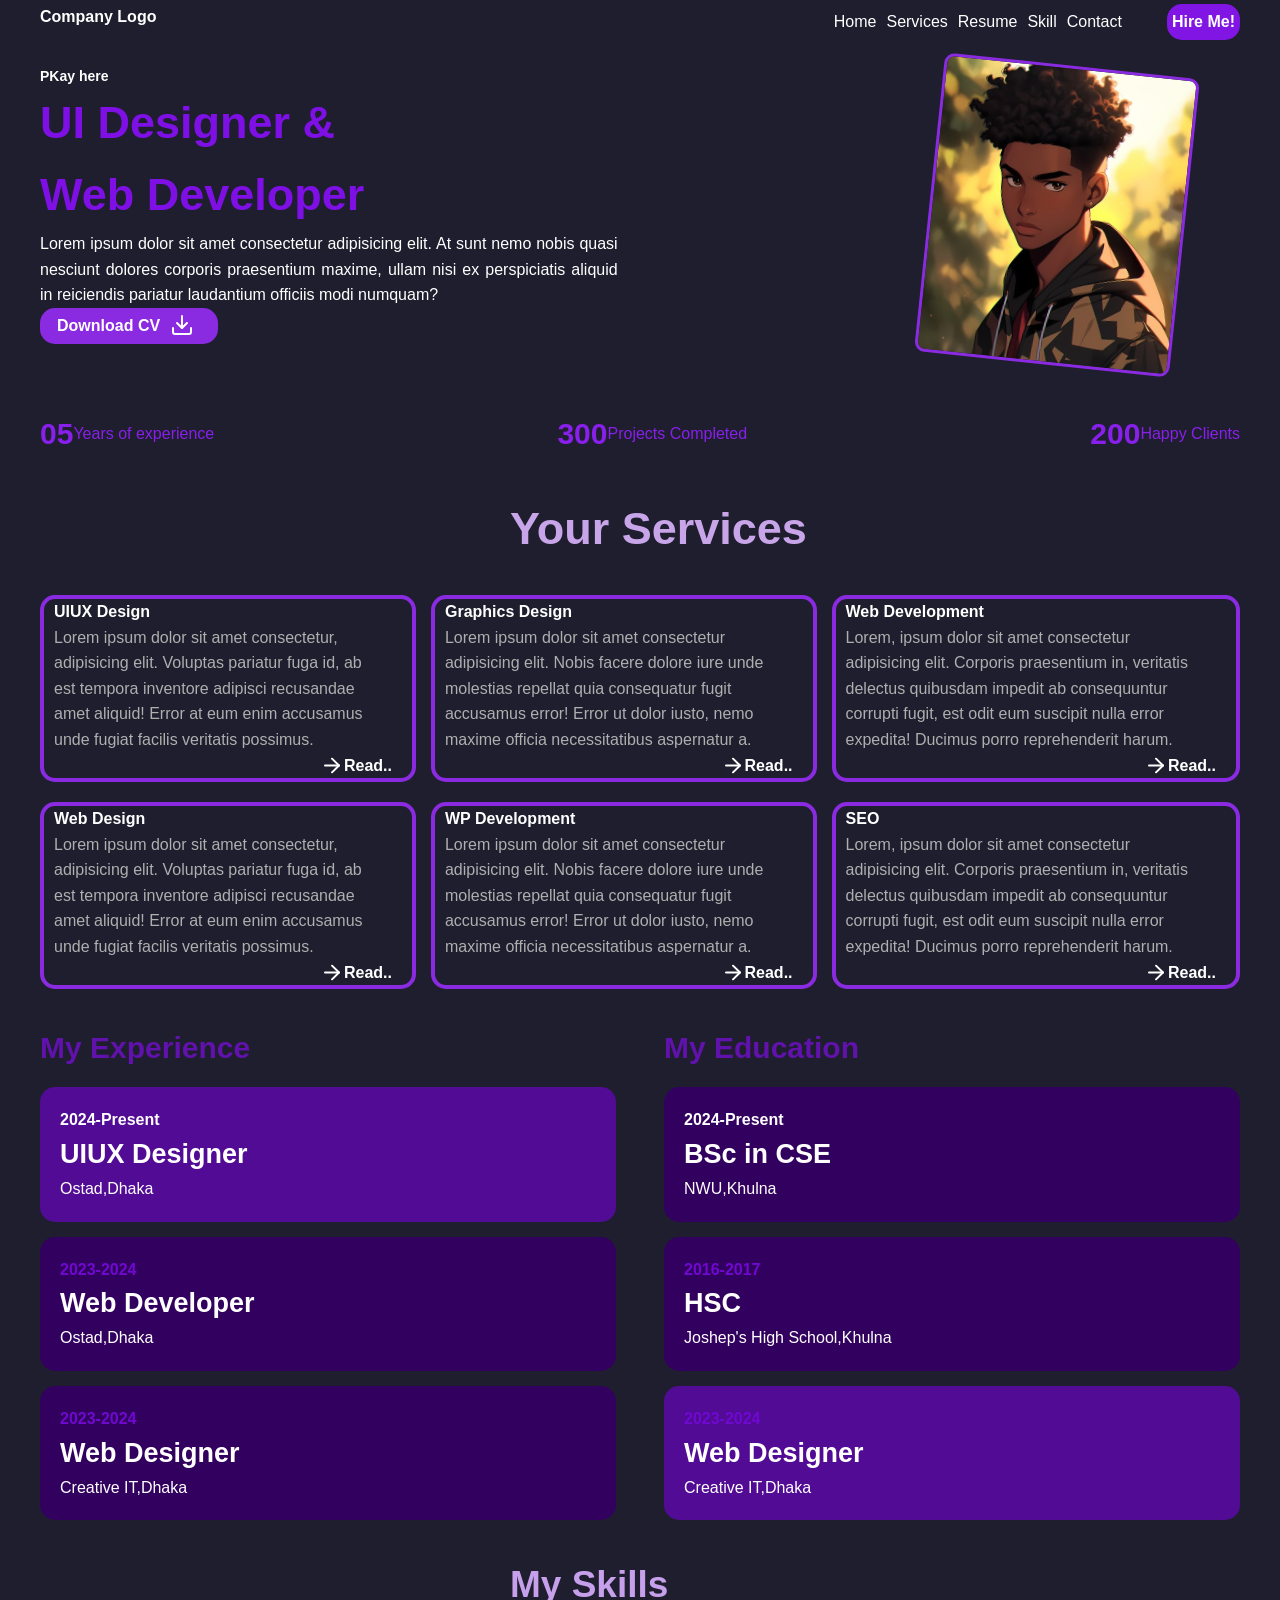
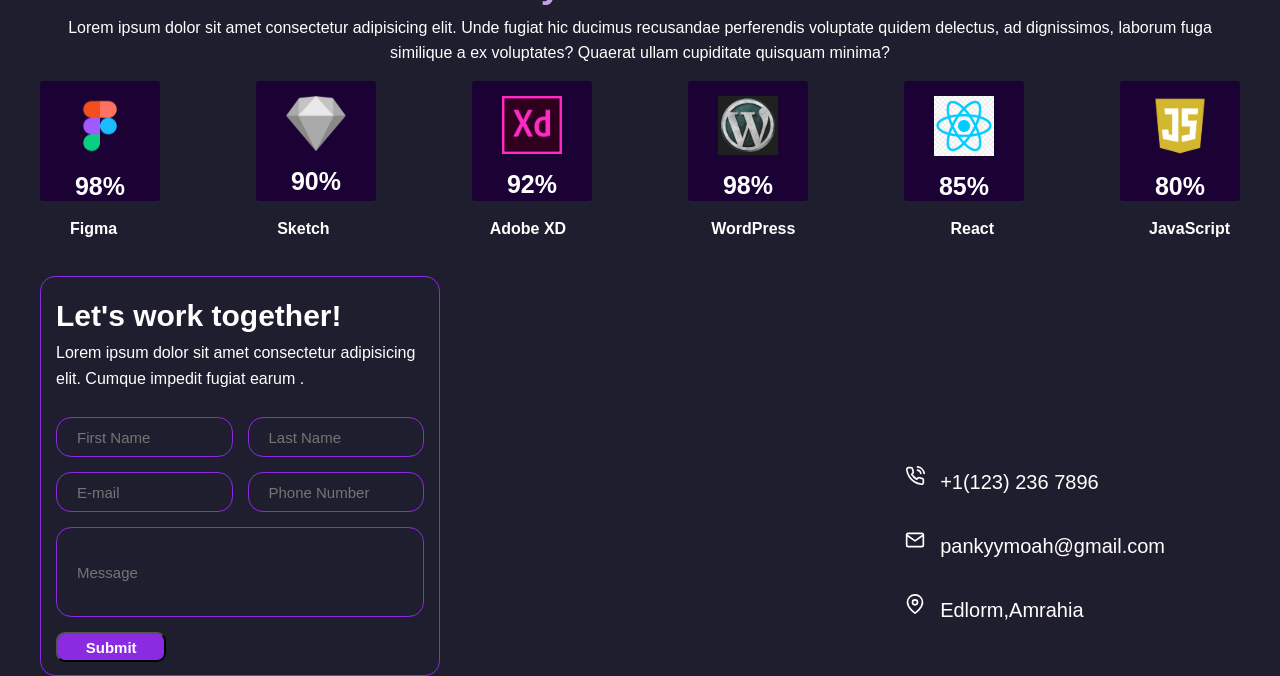
==== index.html @ 3154194c "Renamed the html file" ====
<!DOCTYPE html>
<html lang="en">
<head>
    <meta charset="UTF-8">
    <meta name="viewport" content="width=device-width, initial-scale=1.0">
    <title>Portfolio</title>
    <link rel="stylesheet" href="css/index.css">

</head>
<body>
    <section class="container">
        <section class="top-fifth">
            <div class="header">
                <p class="h-left">Company Logo</p>
                <div class="h-right">
                    <ul>
                        <li>Home</li>
                        <li>Services</li>
                        <li>Resume</li>
                        <li>Skill</li>
                        <li>Contact</li>
                        <li class="hire-me">Hire Me!</li>
                    </ul>
                </div>
                               
            </div>
            <div class="top-body">
                <div class="top-body-profile">
                    <div class="intro">
                        <P class="intro-name">PKay here</P>
                        <p class="job-title">UI Designer & Web Developer</p>
                        <p class="job-description">Lorem ipsum dolor sit amet consectetur adipisicing elit. At sunt nemo nobis quasi nesciunt dolores corporis praesentium maxime, ullam nisi ex perspiciatis aliquid in reiciendis pariatur laudantium officiis modi numquam?</p>
                        <div class="download">
                            <p class="download-text">Download CV</p>
                            <img src="images/download white.svg" alt="#" class="download-logo">
                        </div><br><br>
                    </div>
                    
                    <img src="images/b profile.jpg" alt="profile" class="profile-pic" width="300" height="300">
                </div>
                <!--<div class="intro">
                    <P class="intro-name">PKay here</P>
                    <p class="job-title">UI Designer & Web Developer</p>
                    <p class="job-description">Lorem ipsum dolor sit amet consectetur adipisicing elit. At sunt nemo nobis quasi nesciunt dolores corporis praesentium maxime, ullam nisi ex perspiciatis aliquid in reiciendis pariatur laudantium officiis modi numquam?</p>
                    <div class="download">
                        <p class="download-text">Download CV</p>
                        <img src="" alt="#" class="download-logo">
                    </div><br><br>
                </div>-->
                <div class="top-footer">
                    <div class="experience">
                        <p class="xp-years">05</p>
                        <p>Years of experience</p>
                    </div>
                    <div class="projects">
                        <p class="completed-no">300</p>
                        <p>Projects Completed</p>
                    </div>
                    <div class="happy-clients">
                        <p class="client-no">200</p>
                        <p>Happy Clients</p>
                    </div>
                </div>                  

                <!--<img src="images/b profile.jpg" alt="profile" class="profile-pic" width="300" height="300">-->
            </div>

        </section>
        <section class="second-fifth">
            <div class="services-title">
                <p>Your Services</p>
            </div>
            <div class="services-content">
                <div class="top-section">
                    <div class="top-blocks">
                        <p class="services-heading">UIUX Design</p>
                        <p class="top-blocks-body">Lorem ipsum dolor sit amet consectetur, adipisicing elit. Voluptas pariatur fuga id, ab est tempora inventore adipisci recusandae amet aliquid! Error at eum enim accusamus unde fugiat facilis veritatis possimus.</p>
                        <div class="services-footer">
                            <img src="images/arrow-right.svg" alt="arrow" class="arrow">
                            <p class="read">Read..</p>
                        </div>
                    </div>
                    <div class="top-blocks">
                        <p class="services-heading">Graphics Design</p>
                        <p class="top-blocks-body">Lorem ipsum dolor sit amet consectetur adipisicing elit. Nobis facere dolore iure unde molestias repellat quia consequatur fugit accusamus error! Error ut dolor iusto, nemo maxime officia necessitatibus aspernatur a.</p>
                        <div class="services-footer">
                            <img src="images/arrow-right.svg" alt="arrow">
                            <p class="read">Read..</p>   
                        </div>
                    </div>
                    <div class="top-blocks">
                        <p class="services-heading">Web Development</p>
                        <p class="top-blocks-body">Lorem, ipsum dolor sit amet consectetur adipisicing elit. Corporis praesentium in, veritatis delectus quibusdam impedit ab consequuntur corrupti fugit, est odit eum suscipit nulla error expedita! Ducimus porro reprehenderit harum.</p>
                        <div class="services-footer">
                            <img src="images/arrow-right.svg" alt="arrow">
                            <p class="read">Read..</p>  
                        </div>
                    </div>
                </div>
                <div class="bottom-section">
                    <div class="top-blocks">
                        <p class="services-heading">Web Design</p>
                        <p class="top-blocks-body">Lorem ipsum dolor sit amet consectetur, adipisicing elit. Voluptas pariatur fuga id, ab est tempora inventore adipisci recusandae amet aliquid! Error at eum enim accusamus unde fugiat facilis veritatis possimus.</p>
                        <div class="services-footer">
                            <img src="images/arrow-right.svg" alt="arrow" class="arrow">
                            <p class="read">Read..</p>
                        </div>
                    </div>
                    <div class="top-blocks">
                        <p class="services-heading">WP Development</p>
                        <p class="top-blocks-body">Lorem ipsum dolor sit amet consectetur adipisicing elit. Nobis facere dolore iure unde molestias repellat quia consequatur fugit accusamus error! Error ut dolor iusto, nemo maxime officia necessitatibus aspernatur a.</p>
                        <div class="services-footer">
                            <img src="images/arrow-right.svg" alt="arrow">
                            <p class="read">Read..</p>   
                        </div>
                    </div>
                    <div class="top-blocks">
                        <p class="services-heading">SEO</p>
                        <p class="top-blocks-body">Lorem, ipsum dolor sit amet consectetur adipisicing elit. Corporis praesentium in, veritatis delectus quibusdam impedit ab consequuntur corrupti fugit, est odit eum suscipit nulla error expedita! Ducimus porro reprehenderit harum.</p>
                        <div class="services-footer">
                            <img src="images/arrow-right.svg" alt="arrow">
                            <p class="read">Read..</p>  
                        </div>
                    </div>
                </div>
            </div>
        </section>
        <section class="third-fifth">
            <div class="third-left">
                <p class="third-title"> My Experience</p>
                <div class="present">
                    <p class="l-blocks">2024-Present</p>
                    <p class="main">UIUX Designer</p>
                    <p class="l-bottom">Ostad,Dhaka</p>
                </div>
                <div class="year-ago">
                    <p class="l-blocks-2">2023-2024</p>
                    <p class="main">Web Developer</p>
                    <p class="l-bottom">Ostad,Dhaka</p>
                </div>
                <div class="year-ago">
                    <p class="l-blocks-2">2023-2024</p>
                    <p class="main">Web Designer</p>
                    <p class="l-bottom">Creative IT,Dhaka</p>
                </div>
            </div>
            <div class="third-right">
                <p class="third-title"> My Education</p>
                <div class="year-ago">
                    <p class="l-blocks">2024-Present</p>
                    <p class="main">BSc in CSE</p>
                    <p class="l-bottom">NWU,Khulna</p>
                </div>
                <div class="year-ago">
                    <p class="l-blocks-2">2016-2017</p>
                    <p class="main">HSC</p>
                    <p class="l-bottom">Joshep's High School,Khulna</p>
                </div>
                <div class="present">
                    <p class="l-blocks-2">2023-2024</p>
                    <p class="main">Web Designer</p>
                    <p class="left-bottom">Creative IT,Dhaka</p>
                </div>
            </div>
        </section>
        <section class="fourth-fifth">
            <div class="fourth-top">
                <p class="skills-title">My Skills</p>
                <p class="skills-body">Lorem ipsum dolor sit amet consectetur adipisicing elit. Unde fugiat hic ducimus recusandae perferendis voluptate quidem delectus, ad dignissimos, laborum fuga similique a ex voluptates? Quaerat ullam cupiditate quisquam minima?</p>
            </div>
            <div class="fourth-middle">
                <div class="logos">
                    <img src="images/figma2.webp" alt="Figma" class="figmaimg" height="60" width="60">
                    <p class="percentage">98%</p>
                </div>
                <div class="logos">
                    <img src="images/sketch.png" alt="Sketch" class="sketchimg" height="60" width="60">
                    <p class="percentage">90%</p>
                </div>
                <div class="logos">
                    <img src="images/adobe xd.png" alt="Adobe XD" class="adobeimg" height="60" width="60">
                    <p class="percentage">92%</p>
                </div>
                <div class="logos">
                    <img src="images/wordpress4.jpg" alt="WordPress" class="wordpressimg" height="60" width="60">
                    <p class="percentage">98%</p>
                </div>
                <div class="logos">
                    <img src="images/react2.png" alt="React" class="reactimg" height="60" width="60">
                    <p class="percentage">85%</p>
                </div>
                <div class="logos">
                    <img src="images/javascript.png" alt="JavaScriptimg" class="javascript" height="60" width="60">
                    <p class="percentage">80%</p>
                </div>
                </div>
            </div>
            <div class="fourth-bottom">
                <p class="figma">Figma</p>
                <p class="sketch">Sketch</p>
                <p class="adobe">Adobe XD</p>
                <p class="wordpress">WordPress</p>
                <p class="react">React</p>
                <p class="java">JavaScript</p>

            </div>
        </section>
        <section class="bottom-fifth">
            <div class="b-fifth-left">
                <div class="b-top">
                    <h2 class="work-together">Let's work together!</h2>
                    <p class="work-body">Lorem ipsum dolor sit amet consectetur adipisicing elit. Cumque impedit fugiat earum .</p><br>
                </div>
                <div class="b-bottom">
                    <form class="form">
                        <div class="name">
                            <input type="text" placeholder="First Name" class="form-box">
                            <input type="text" placeholder="Last Name" class="form-box">
                        </div>
                        <div class="contact">
                            <input type="text" placeholder="E-mail" class="form-box">
                            <input type="text" placeholder="Phone Number" class="form-box">
                        </div>
                        <div class="message">
                            <input type="text" placeholder="Message" class="message-box">
                        </div>                      
                        
                        <input type="button" value="Submit" class="submit">
                    </form>

                </div>
                
                
            </div>
            <div class="b-fifth-right">
                <div class="phone-info">
                    <img src="images/phone-call.svg" alt="phone" class="phone" height="20" width="20">
                    <p class="number">+1(123) 236 7896</p><br><br>
                </div>
                <div class="mail-info">
                    <img src="images/mail.svg" alt="email" class="mail-img" height="20" width="20">
                    <p class="mail">pankyymoah@gmail.com</p><br><br>
                </div>
                <div class="location">
                    <img src="images/map-pin.svg" alt="loc" class="loc" height="20" width="20">
                    <p class="area">Edlorm,Amrahia</p>
                </div>
            </div>
        </section>
    </section>
    
</body>
</html>
---- css/index.css ----
* {
    margin: 0;
    padding: 0;
    box-sizing: border-box;
}

body {
    font-family: 'Poppins', sans-serif;
    background-color: #1e1e2e;
    color: #fff;
    line-height: 1.6;
}

.container{
    width: 100%;
    max-width: 1200px;
    height:2040px;
    margin: 0 auto;
    display: flex;
    flex-direction: column;
    gap: 35px;
}
.top-fifth{
    display: flex;
    flex-direction: column;
    gap:25px;
    margin-top:4px;
}
.header{
    display: flex;
    justify-content: space-between;
}
.h-left{
    font-weight: bold;
}
.h-right ul{
    display: flex;
    list-style: none;
}
.h-right ul li{
    padding: 5px;
}
.hire-me{
    background-color: rgb(128, 21, 228);
    border-radius: 15px;
    /*border: 1px solid white;*/
    font-weight: bold;
    margin-left: 40px;
    width: 35%;
}
.top-body{
    display: flex;
    flex-direction: column;
    gap: 15px;
}
.top-body-profile{
    display: flex;
}
.intro{
    justify-content: center;
    
}
.intro-name{
    font-weight: bold;
    font-size:14px;
}

.job-title{
    color: rgb(126, 16, 230);
    font-weight: bold;
    font-size: 45px;
    max-width: 45%;
}
.job-description{
    /*text-wrap:balance;*/
    max-width:65%;
    text-align: justify;
}
.download{
    display: flex;
    background-color: blueviolet;
    border-radius: 15px;
    max-width: 20%;
    padding: 2px;
    /*justify-content: center;*/
}
.download-text{
    margin-left:15px;
    margin-top:3px;
    font-weight: bold;
}
.download-logo{
    margin-left:10px;
    margin-top: 3px;
    margin-bottom: 5px;
}
.profile-pic{
    margin-right:55px;  
    border-radius:10px;
    rotate:6deg; 
    border: 3px solid blueviolet;
}
.top-footer{
    display: flex;
    justify-content: space-between;
    color: rgb(136, 31, 235);
    
}
.experience{
    display: flex;
    align-items: center;
}
.xp-years{
    font-weight:bold;
    font-size:30px;
    
}
.projects{
    display: flex;
    align-items: center;
}
.completed-no{
    font-weight:bold;
    font-size:30px   
}
.happy-clients{
    display: flex;
    align-items: center;  
}
.client-no{
    font-weight:bold;
    font-size:30px   
}
.second-fifth{
    display: flex;
    flex-direction: column;
    gap: 30px;
}
.services-title{
    font-weight: bold;
    font-size: 45px;
    padding-left: 470px;
    color: rgb(200, 165, 233);

}
.services-content{
    display: flex;
    flex-direction: column;
    gap:20px;
}
.top-section{
    display: flex;
    justify-content: space-between;
    gap:15px;
}
.top-blocks{
    border: 4px solid blueviolet;
    border-radius: 15px;
    padding-left: 10px;
    
}
.services-heading{
    font-weight: bold;
}
.top-blocks-body{
    color: rgb(174, 175, 175);
    text-wrap:balance;
}
.services-footer{
    display: flex;
    /*padding-left: 200px;*/
    justify-content: flex-end;
    padding-right: 20px;
}
/*.arrow{

}*/
.read{
    font-weight: bold;
}
.bottom-section{
    display: flex;
    justify-content: space-between;
    gap:15px;
}
.third-fifth{
    display: flex;
    gap:20px;
    justify-content: space-between;
}
.third-left{
    display: flex;
    flex-direction: column;
    width: 48%;
    gap: 15px;
}
.third-title{
    font-weight: bold;
    color: rgb(97, 17, 172);
    font-size: 30px;
}
.present{
    display: flex;
    flex-direction: column;
    border-radius: 15px;
    background-color: rgb(82, 11, 148);
    padding: 20px;
}
.l-blocks{
    font-weight: bold;
}
.main{
    font-size: 27px;
    font-weight: bold;

}
/*.l-bottom{

}*/
.year-ago{
    display: flex;
    flex-direction: column;
    border-radius: 15px;
    background-color: rgb(50, 1, 95);
    padding: 20px;
}
.l-blocks-2{
    font-weight: bold;
    color: rgb(112, 8, 209);
}
.third-right{
    display: flex;
    flex-direction: column;
    width: 48%;
    gap: 15px;

}
.fourth-fifth{
    display: flex;
    flex-direction: column;
    gap:15px;
}
.fourth-top{
    justify-content: center;
}
.skills-title{
    font-size: 37px;
    color: rgb(199, 160, 235);
    padding-left: 470px;
    font-weight: bold;
}
.skills-body{
    justify-content: center;
    text-align: center;
    
}
.fourth-middle{
    display: flex;
    gap:15px;
    justify-content: space-between;
}
.logos{
    display: flex;
    flex-direction: column;
    border-radius: 3px;
    background-color: rgb(28, 1, 53);
    height: 120px;
    width:120px;
    gap:10px;
    align-items: center;
    padding-top: 15px;
}
.percentage{
    font-weight: bold;
    font-size: 25px;
}
.fourth-bottom{
    display: flex;
    gap:15px;
    font-weight: bold;
    justify-content: space-between;
    margin-left: 30px;   
}

.sketch{
    margin-left: 15px;
    
}
.adobe{
    margin-left: 15px;
}
.wordpress{
    margin-right: 10px;

}
.react{
    margin-right: 10px;
}
.java{
    margin-right: 10px;
}
.bottom-fifth{
    display: flex;
    gap:9px;
    justify-content: space-between;
}
.b-fifth-left{
    display: flex;
    flex-direction: column;
    border-radius: 15px;
    padding: 15px;
    border: 1px solid blueviolet;
    width:400px;
    height:400px;
}
/*.b-top{

}*/
.work-together{
    font-weight: bold;
    font-size: 30px;
}
/*.work-body{

}*/
.b-botom{
    display: flex;
    flex-direction: column;
    padding: 10px;
}
.form{
    justify-content: center;  
    gap:30px;
}
.name{
    display: flex;
    gap:15px;
    height:40px;
}
.contact{
    display: flex;
    gap:15px;
    margin-top: 15px;
    height:40px;
}
.form-box{
    border: 1px solid blueviolet;
    border-radius: 15px;
    background-color:  #1e1e2e;
    color: blueviolet;
    padding-left: 20px;
    font-size: 15px;
    width:50%;
    
    
}
.message-box{
    border: 1px solid blueviolet;
    border-radius: 15px;
    background-color:  #1e1e2e;
    color: blueviolet;
    padding-left: 20px;
    height: 90px;
    margin-top: 15px;
    width:100%;
    font-size: 15px;
}
.submit{
    border-radius: 9px;
    background-color: blueviolet;
    color: white;
    margin-top: 15px;
    height: 30px;
    width: 30%;
    font-size: 15px;
    font-weight: bold;

}
.b-fifth-right{
    display: flex;
    flex-direction: column;
    padding-right: 60px;
    padding-top: 190px;
    justify-content: center;
    height:200px;
    font-size: 20px;
    justify-content: space-between;
}
.phone-info{
    display: flex;
    gap:15px;
}
/*.phone{
    border-radius: 30px;
    background-color: blueviolet;
}*/
.mail-info{
    display: flex;
    gap:15px;


}
.location{
    display: flex;
    gap:15px;


}
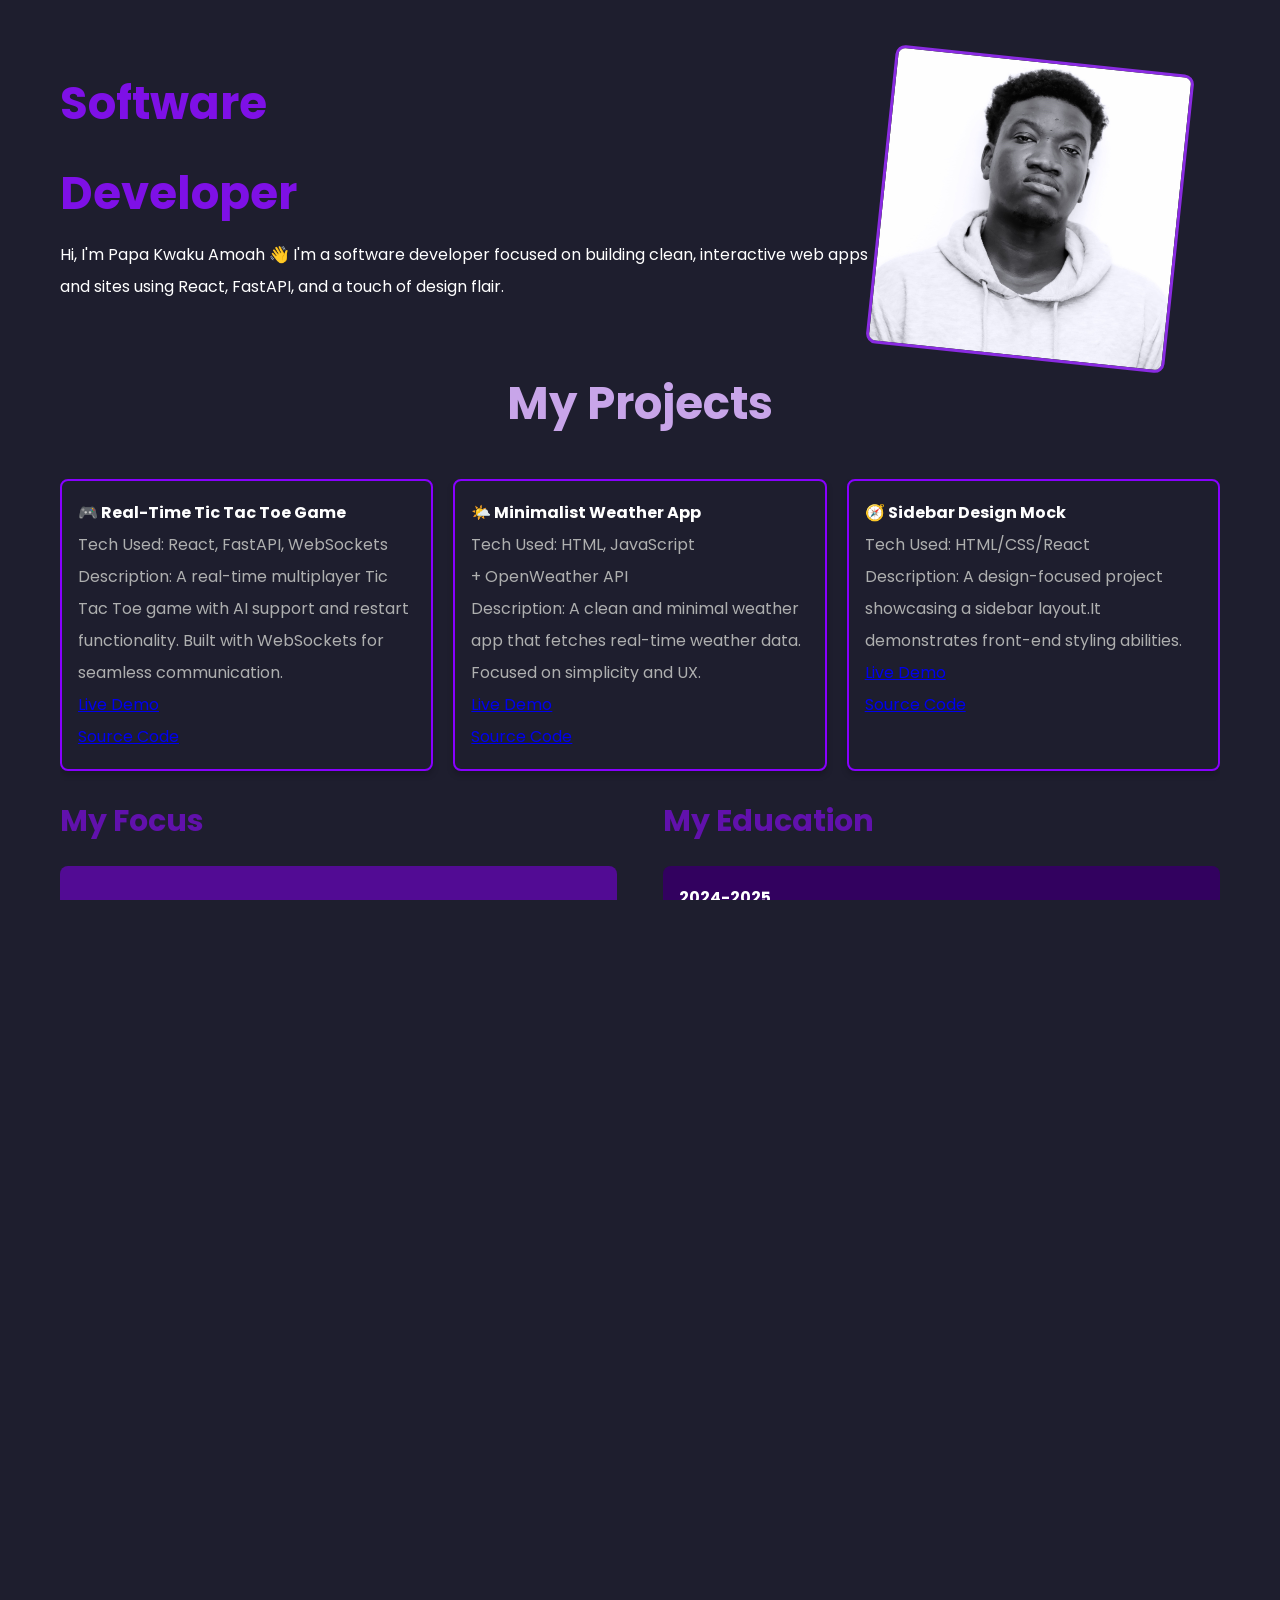
==== commit ebc89f97: "Updated the media query, some styling and some content" ====
--- a/index.html
+++ b/index.html
@@ -5,12 +5,14 @@
     <meta name="viewport" content="width=device-width, initial-scale=1.0">
     <title>Portfolio</title>
     <link rel="stylesheet" href="css/index.css">
+    <link href="https://fonts.googleapis.com/css2?family=Poppins:wght@300;500;700&display=swap" rel="stylesheet">
+
 
 </head>
 <body>
     <section class="container">
         <section class="top-fifth">
-            <div class="header">
+            <!-- <div class="header">
                 <p class="h-left">Company Logo</p>
                 <div class="h-right">
                     <ul>
@@ -21,22 +23,24 @@
                         <li>Contact</li>
                         <li class="hire-me">Hire Me!</li>
                     </ul>
-                </div>
+                </div> -->
                                
             </div>
             <div class="top-body">
                 <div class="top-body-profile">
                     <div class="intro">
-                        <P class="intro-name">PKay here</P>
-                        <p class="job-title">UI Designer & Web Developer</p>
-                        <p class="job-description">Lorem ipsum dolor sit amet consectetur adipisicing elit. At sunt nemo nobis quasi nesciunt dolores corporis praesentium maxime, ullam nisi ex perspiciatis aliquid in reiciendis pariatur laudantium officiis modi numquam?</p>
-                        <div class="download">
+                        <!-- <P class="intro-name">PKay here</P> -->
+                        <p class="job-title">Software Developer</p>
+                        <p class="job-description">Hi, I'm Papa Kwaku Amoah 👋  
+                        I'm a software developer focused on building clean, interactive web apps and sites using React, FastAPI, and a touch of design flair.
+                        </p>
+                        <!-- <div class="download">
                             <p class="download-text">Download CV</p>
                             <img src="images/download white.svg" alt="#" class="download-logo">
-                        </div><br><br>
+                        </div><br><br> -->
                     </div>
                     
-                    <img src="images/b profile.jpg" alt="profile" class="profile-pic" width="300" height="300">
+                    <img src="images/portfolio profile 1.jpg" alt="profile" class="profile-pic" width="300" height="300">
                 </div>
                 <!--<div class="intro">
                     <P class="intro-name">PKay here</P>
@@ -47,7 +51,7 @@
                         <img src="" alt="#" class="download-logo">
                     </div><br><br>
                 </div>-->
-                <div class="top-footer">
+                <!-- <div class="top-footer">
                     <div class="experience">
                         <p class="xp-years">05</p>
                         <p>Years of experience</p>
@@ -60,7 +64,7 @@
                         <p class="client-no">200</p>
                         <p>Happy Clients</p>
                     </div>
-                </div>                  
+                </div>                   -->
 
                 <!--<img src="images/b profile.jpg" alt="profile" class="profile-pic" width="300" height="300">-->
             </div>
@@ -68,36 +72,54 @@
         </section>
         <section class="second-fifth">
             <div class="services-title">
-                <p>Your Services</p>
+                <p>My Projects</p>
             </div>
             <div class="services-content">
                 <div class="top-section">
                     <div class="top-blocks">
-                        <p class="services-heading">UIUX Design</p>
-                        <p class="top-blocks-body">Lorem ipsum dolor sit amet consectetur, adipisicing elit. Voluptas pariatur fuga id, ab est tempora inventore adipisci recusandae amet aliquid! Error at eum enim accusamus unde fugiat facilis veritatis possimus.</p>
-                        <div class="services-footer">
+                        <p class="services-heading">🎮 Real-Time Tic Tac Toe Game</p>
+                        <p class="top-blocks-body">Tech Used: React, FastAPI, WebSockets<br>
+
+                         Description: A real-time multiplayer Tic Tac Toe game with AI support and restart functionality. Built with WebSockets for seamless communication.<br>
+
+                        <a href="https://tictactoe-jsyt.onrender.com/" target="_blank" rel="noopener noreferrer">Live Demo</a>  <br>
+
+                        <a href="https://github.com/PKay741/tictactoe.git" target="_blank" rel="noopener noreferrer">Source Code</a></p>
+                        <!-- <div class="services-footer">
                             <img src="images/arrow-right.svg" alt="arrow" class="arrow">
                             <p class="read">Read..</p>
-                        </div>
-                    </div>
-                    <div class="top-blocks">
-                        <p class="services-heading">Graphics Design</p>
-                        <p class="top-blocks-body">Lorem ipsum dolor sit amet consectetur adipisicing elit. Nobis facere dolore iure unde molestias repellat quia consequatur fugit accusamus error! Error ut dolor iusto, nemo maxime officia necessitatibus aspernatur a.</p>
-                        <div class="services-footer">
+                        </div> -->
+                    </div>
+                    <div class="top-blocks">
+                        <p class="services-heading">🌤️ Minimalist Weather App</p>
+                        <p class="top-blocks-body">Tech Used: HTML, JavaScript + OpenWeather API<br>
+
+                        Description: A clean and minimal weather app that fetches real-time weather data. Focused on simplicity and UX.<br>
+
+                        <a href="https://pkay741.github.io/Weather/" target="_blank" rel="noopener noreferrer">Live Demo</a><br>
+
+                        <a href="https://github.com/PKay741/Weather.git" target="_blank" rel="noopener noreferrer">Source Code</a></p>
+                        <!-- <div class="services-footer">
                             <img src="images/arrow-right.svg" alt="arrow">
                             <p class="read">Read..</p>   
-                        </div>
-                    </div>
-                    <div class="top-blocks">
-                        <p class="services-heading">Web Development</p>
-                        <p class="top-blocks-body">Lorem, ipsum dolor sit amet consectetur adipisicing elit. Corporis praesentium in, veritatis delectus quibusdam impedit ab consequuntur corrupti fugit, est odit eum suscipit nulla error expedita! Ducimus porro reprehenderit harum.</p>
-                        <div class="services-footer">
+                        </div> -->
+                    </div>
+                    <div class="top-blocks">
+                        <p class="services-heading"> 🧭 Sidebar Design Mock</p>
+                        <p class="top-blocks-body">Tech Used: HTML/CSS/React<br>
+
+                        Description: A design-focused project showcasing a sidebar layout.It demonstrates front-end styling abilities.<br>
+
+                        <a href="https://pkay741.github.io/sidebar-content/" target="_blank" rel="noopener noreferrer">Live Demo</a><br>
+
+                        <a href="https://github.com/PKay741/sidebar-content.git" target="_blank" rel="noopener noreferrer">Source Code</a></p>
+                        <!-- <div class="services-footer">
                             <img src="images/arrow-right.svg" alt="arrow">
                             <p class="read">Read..</p>  
-                        </div>
-                    </div>
-                </div>
-                <div class="bottom-section">
+                        </div> -->
+                    </div>
+                </div>
+                <!-- <div class="bottom-section">
                     <div class="top-blocks">
                         <p class="services-heading">Web Design</p>
                         <p class="top-blocks-body">Lorem ipsum dolor sit amet consectetur, adipisicing elit. Voluptas pariatur fuga id, ab est tempora inventore adipisci recusandae amet aliquid! Error at eum enim accusamus unde fugiat facilis veritatis possimus.</p>
@@ -122,91 +144,96 @@
                             <p class="read">Read..</p>  
                         </div>
                     </div>
-                </div>
+                </div> -->
             </div>
         </section>
         <section class="third-fifth">
+            
             <div class="third-left">
-                <p class="third-title"> My Experience</p>
+                <p class="third-title"> My Focus</p>
                 <div class="present">
-                    <p class="l-blocks">2024-Present</p>
-                    <p class="main">UIUX Designer</p>
-                    <p class="l-bottom">Ostad,Dhaka</p>
-                </div>
-                <div class="year-ago">
-                    <p class="l-blocks-2">2023-2024</p>
-                    <p class="main">Web Developer</p>
-                    <p class="l-bottom">Ostad,Dhaka</p>
-                </div>
-                <div class="year-ago">
-                    <p class="l-blocks-2">2023-2024</p>
-                    <p class="main">Web Designer</p>
-                    <p class="l-bottom">Creative IT,Dhaka</p>
+                    <p class="l-blocks"><br></p>
+                    <p class="main">Clean Code</p>
+                    <p class="l-bottom">Clearer is always better</p>
+                </div>
+                <div class="year-ago">
+                    <p class="l-blocks-2"><br></p>
+                    <p class="main">Modularity</p>
+                    <p class="l-bottom">Organization is key</p>
+                </div>
+                <div class="year-ago">
+                    <p class="l-blocks-2"><br></p>
+                    <p class="main">Performance</p>
+                    <p class="l-bottom">If it doesn't work as intended, job's not done </p>
                 </div>
             </div>
             <div class="third-right">
                 <p class="third-title"> My Education</p>
                 <div class="year-ago">
-                    <p class="l-blocks">2024-Present</p>
-                    <p class="main">BSc in CSE</p>
-                    <p class="l-bottom">NWU,Khulna</p>
-                </div>
-                <div class="year-ago">
-                    <p class="l-blocks-2">2016-2017</p>
-                    <p class="main">HSC</p>
-                    <p class="l-bottom">Joshep's High School,Khulna</p>
+                    <p class="l-blocks">2024-2025</p>
+                    <p class="main">Diploma in Software Development</p>
+                    <p class="l-bottom">OpenLabs NIIT,Accra</p>
+                </div>
+                <div class="year-ago">
+                    <p class="l-blocks-2">2018-2022</p>
+                    <p class="main">BSc Geological Engineering</p>
+                    <p class="l-bottom">KNUST,Kumasi</p>
                 </div>
                 <div class="present">
-                    <p class="l-blocks-2">2023-2024</p>
-                    <p class="main">Web Designer</p>
-                    <p class="left-bottom">Creative IT,Dhaka</p>
+                    <p class="l-blocks-2">2015-2018</p>
+                    <p class="main">General Science</p>
+                    <p class="left-bottom">Achimota Senior High,Accra</p>
                 </div>
             </div>
         </section>
         <section class="fourth-fifth">
             <div class="fourth-top">
-                <p class="skills-title">My Skills</p>
-                <p class="skills-body">Lorem ipsum dolor sit amet consectetur adipisicing elit. Unde fugiat hic ducimus recusandae perferendis voluptate quidem delectus, ad dignissimos, laborum fuga similique a ex voluptates? Quaerat ullam cupiditate quisquam minima?</p>
+                <p class="skills-title">About Me</p>
+                <p class="skills-body">Hey! I'm Papa Kwaku Amoah, a software developer who enjoys building clean, user-friendly web apps. I mostly work with React, FastAPI, and WebSockets, and I love solving problems with code — especially when it means creating something that looks good and works smoothly.
+
+                I'm all about writing clear code, collaborating with others, and figuring things out when they break (because let's be real, they always break at some point). I like working on projects that challenge me, and I'm always looking to learn something new or try out a different approach.
+
+                Whether it's a multiplayer game or a minimalist weather app, I care about the details and the people who use what I build. Below is my stack:</p>
             </div>
             <div class="fourth-middle">
-                <div class="logos">
+                <!-- <div class="logos">
                     <img src="images/figma2.webp" alt="Figma" class="figmaimg" height="60" width="60">
                     <p class="percentage">98%</p>
-                </div>
-                <div class="logos">
+                </div> -->
+                <!-- <div class="logos">
                     <img src="images/sketch.png" alt="Sketch" class="sketchimg" height="60" width="60">
                     <p class="percentage">90%</p>
-                </div>
-                <div class="logos">
-                    <img src="images/adobe xd.png" alt="Adobe XD" class="adobeimg" height="60" width="60">
-                    <p class="percentage">92%</p>
-                </div>
-                <div class="logos">
-                    <img src="images/wordpress4.jpg" alt="WordPress" class="wordpressimg" height="60" width="60">
-                    <p class="percentage">98%</p>
+                </div> -->
+                <div class="logos">
+                    <img src="images/fastapi.svg" alt="FastAPI" class="adobeimg" height="60" width="60">
+                    <!-- <p class="percentage">92%</p> -->
+                </div>
+                <div class="logos">
+                    <img src="images/ws.png" alt="WebSockets" class="wordpressimg" height="60" width="60">
+                    <!-- <p class="percentage">98%</p> -->
                 </div>
                 <div class="logos">
                     <img src="images/react2.png" alt="React" class="reactimg" height="60" width="60">
-                    <p class="percentage">85%</p>
+                    <!-- <p class="percentage">85%</p> -->
                 </div>
                 <div class="logos">
                     <img src="images/javascript.png" alt="JavaScriptimg" class="javascript" height="60" width="60">
-                    <p class="percentage">80%</p>
+                    <!-- <p class="percentage">80%</p> -->
                 </div>
                 </div>
             </div>
             <div class="fourth-bottom">
-                <p class="figma">Figma</p>
-                <p class="sketch">Sketch</p>
-                <p class="adobe">Adobe XD</p>
-                <p class="wordpress">WordPress</p>
+                <!-- <p class="figma">Figma</p> -->
+                <!-- <p class="sketch">Sketch</p> -->
+                <p class="adobe">FastAPI</p>
+                <p class="wordpress">WebSockets</p>
                 <p class="react">React</p>
                 <p class="java">JavaScript</p>
 
             </div>
         </section>
         <section class="bottom-fifth">
-            <div class="b-fifth-left">
+            <!-- <div class="b-fifth-left">
                 <div class="b-top">
                     <h2 class="work-together">Let's work together!</h2>
                     <p class="work-body">Lorem ipsum dolor sit amet consectetur adipisicing elit. Cumque impedit fugiat earum .</p><br>
@@ -228,26 +255,30 @@
                         <input type="button" value="Submit" class="submit">
                     </form>
 
-                </div>
+                </div> -->
                 
                 
             </div>
             <div class="b-fifth-right">
                 <div class="phone-info">
                     <img src="images/phone-call.svg" alt="phone" class="phone" height="20" width="20">
-                    <p class="number">+1(123) 236 7896</p><br><br>
+                    <p class="number">059 985 0156</p><br><br>
                 </div>
                 <div class="mail-info">
                     <img src="images/mail.svg" alt="email" class="mail-img" height="20" width="20">
-                    <p class="mail">pankyymoah@gmail.com</p><br><br>
+                    <p class="mail">papakamoah@gmail.com</p><br><br>
                 </div>
                 <div class="location">
                     <img src="images/map-pin.svg" alt="loc" class="loc" height="20" width="20">
-                    <p class="area">Edlorm,Amrahia</p>
+                    <p class="area">Edlorm, Amrahia</p>
                 </div>
             </div>
         </section>
     </section>
     
 </body>
+<!-- <footer>
+  <p><br><br>© 2025 Papa Kwaku Amoah.</p>
+</footer> -->
+
 </html>
--- a/css/index.css
+++ b/css/index.css
@@ -1,25 +1,55 @@
+html, body {
+  max-width: 100%;
+  overflow-x: hidden;
+  overflow-y: auto;
+  height: 100%;
+}
+
+
 * {
     margin: 0;
     padding: 0;
     box-sizing: border-box;
 }
 
+
 body {
     font-family: 'Poppins', sans-serif;
     background-color: #1e1e2e;
     color: #fff;
-    line-height: 1.6;
-}
+    /* line-height: 1.6; */
+    line-height: 2.0;
+    display: flex;
+    flex-direction: column;
+     padding: 35px 40px;
+    /* gap: 35px; */
+     /* gap: 65px; */
+    /* padding: 20px 40px; */
+}
+
+.container,
+.top-body-profile,
+.profile-pic,
+.top-section,
+.top-blocks {
+  max-width: 100%;
+  box-sizing: border-box;
+}
+
 
 .container{
     width: 100%;
     max-width: 1200px;
-    height:2040px;
-    margin: 0 auto;
-    display: flex;
-    flex-direction: column;
-    gap: 35px;
-}
+    height: auto; /* Remove fixed height */
+     margin:0 auto;
+     padding: 20px;
+     /* gap: 30px; */
+
+}
+
+/* .watermark{
+    color: rgb(255, 250, 243);
+} */
 .top-fifth{
     display: flex;
     flex-direction: column;
@@ -55,6 +85,9 @@
 }
 .top-body-profile{
     display: flex;
+    /* flex: 1;
+    flex-wrap: wrap; */
+    /* gap: 30px; */
 }
 .intro{
     justify-content: center;
@@ -73,8 +106,11 @@
 }
 .job-description{
     /*text-wrap:balance;*/
-    max-width:65%;
-    text-align: justify;
+    /* max-width:65%; */
+    /* text-align: justify; */
+    word-break: break-word;
+    overflow-wrap: break-word;
+    ;
 }
 .download{
     display: flex;
@@ -95,7 +131,7 @@
     margin-bottom: 5px;
 }
 .profile-pic{
-    margin-right:55px;  
+    margin-right:40px;  
     border-radius:10px;
     rotate:6deg; 
     border: 3px solid blueviolet;
@@ -135,11 +171,12 @@
     display: flex;
     flex-direction: column;
     gap: 30px;
+    align-items: center;
 }
 .services-title{
     font-weight: bold;
     font-size: 45px;
-    padding-left: 470px;
+    text-align: center;
     color: rgb(200, 165, 233);
 
 }
@@ -149,16 +186,49 @@
     gap:20px;
 }
 .top-section{
-    display: flex;
-    justify-content: space-between;
-    gap:15px;
+    /* justify-content: space-between;
+    gap:15px; */
+    display: flex;
+    flex-wrap: wrap;
+    gap: 20px;
+    max-width: 100%;
+    overflow-x: hidden;
 }
 .top-blocks{
     border: 4px solid blueviolet;
-    border-radius: 15px;
-    padding-left: 10px;
-    
-}
+    /* border-radius: 15px; */
+    /* padding-left: 10px; */
+    /* width: 400px; */
+    /* border: 1px solid #333; */
+    /* padding: 20px; */
+    /* border-radius: 10px; */
+    box-shadow: 0 4px 6px rgba(0,0,0,0.2);
+    flex: 1 1 300px; /* allows responsive wrapping */
+    /* min-width: 280px;
+    max-width: 100%; */
+    box-sizing: border-box;
+    width: 100%;
+    max-width: 100%;
+    overflow-wrap: break-word;
+    word-wrap: break-word;
+    word-break: break-word;
+    padding: 16px;
+    border: 2px solid #8800ff;
+    border-radius: 8px;
+    margin-bottom: 20px;
+
+
+    
+}
+
+.top-blocks:hover {
+      transform: scale(1.02);
+      transition: transform 0.2s ease-in-out;
+    }
+    
+    a:hover {
+     text-decoration: underline;
+   }
 .services-heading{
     font-weight: bold;
 }
@@ -187,12 +257,14 @@
     display: flex;
     gap:20px;
     justify-content: space-between;
+    /* justify-content: center; */
 }
 .third-left{
     display: flex;
     flex-direction: column;
     width: 48%;
     gap: 15px;
+    /* height: 500px; */
 }
 .third-title{
     font-weight: bold;
@@ -202,9 +274,19 @@
 .present{
     display: flex;
     flex-direction: column;
-    border-radius: 15px;
+    /* border-radius: 15px; */
     background-color: rgb(82, 11, 148);
-    padding: 20px;
+    /* padding: 20px; */
+    width: 100%;
+    max-width: 100%;
+    overflow-wrap: break-word;
+    word-wrap: break-word;
+    word-break: break-word;
+    padding: 16px;
+    /* border: 2px solid #8800ff; */
+    border-radius: 8px;
+    margin-bottom: 20px;
+
 }
 .l-blocks{
     font-weight: bold;
@@ -220,9 +302,37 @@
 .year-ago{
     display: flex;
     flex-direction: column;
-    border-radius: 15px;
+    /* border-radius: 15px; */
     background-color: rgb(50, 1, 95);
-    padding: 20px;
+    /* padding: 20px; */
+    width: 100%;
+    max-width: 100%;
+    overflow-wrap: break-word;
+    word-wrap: break-word;
+    word-break: break-word;
+    padding: 16px;
+    /* border: 2px solid #8800ff; */
+    border-radius: 8px;
+    margin-bottom: 20px;
+
+}
+.top-blocks p,
+.top-blocks a,
+.top-blocks span {
+  word-break: break-word;
+  overflow-wrap: break-word;
+}
+.present p,
+.present a,
+.present span {
+  word-break: break-word;
+  overflow-wrap: break-word;
+}
+.year-ago p,
+.year-ago a,
+.year-ago span {
+  word-break: break-word;
+  overflow-wrap: break-word;
 }
 .l-blocks-2{
     font-weight: bold;
@@ -246,12 +356,15 @@
 .skills-title{
     font-size: 37px;
     color: rgb(199, 160, 235);
-    padding-left: 470px;
-    font-weight: bold;
+    /* padding-left: 470px; */
+    font-weight: bold;
+    text-align: center;
 }
 .skills-body{
     justify-content: center;
     text-align: center;
+    word-break: break-word;
+    overflow-wrap: break-word;
     
 }
 .fourth-middle{
@@ -385,6 +498,7 @@
     height:200px;
     font-size: 20px;
     justify-content: space-between;
+    
 }
 .phone-info{
     display: flex;
@@ -405,4 +519,172 @@
     gap:15px;
 
 
-}+}
+
+/* @media (max-width: 1080px) {
+    body{
+        background-color: #fff;
+        padding: 10px;
+    }
+    .container {
+        padding-left: 3px;
+        padding-right: 3px;
+        max-width: 1080px;
+        width: 100%;
+    }
+    .top-fifth{
+        display: flex;
+        flex-direction: column; 
+        gap:10px;
+        margin-top:4px;
+    }
+    .header{
+        display: flex;
+        justify-content: space-between; 
+         flex-wrap: wrap;
+        gap: 5px;
+
+    }
+    .h-right{
+        margin-left: 5px;
+
+    }
+    .h-right ul{
+        display: flex;
+        list-style: none;
+        
+    }
+} */
+
+/* @media (max-width: 1080px) {
+  body {
+    padding: 10px;
+  }
+
+  .container {
+    padding: 10px;
+    height: auto; 
+    width: 100%;
+  }
+
+  .top-body-profile {
+    flex-direction: column;
+    align-items: center;
+    gap: 20px;
+  }
+
+  .profile-pic {
+    width: 80%;
+    height: auto;
+    margin: 0 auto;
+    transform: none;
+    rotate: 0deg;
+    display: block;
+    max-width: 300px;
+  }
+
+  .job-title,
+  .job-description {
+    max-width: 100%;
+    text-align: center;
+  }
+
+  .top-section {
+    flex-direction: column;
+    gap: 20px;
+  }
+
+  .top-blocks {
+    width: 100%;
+    padding: 15px;
+  }
+
+  .about-section {
+    padding: 20px 10px;
+    font-size: 1rem;
+    text-align: center;
+  }
+
+  .education-section,
+  .contact-section {
+    padding: 20px 10px;
+    font-size: 1rem;
+    text-align: center;
+  }
+
+  .project-title {
+    font-size: 1.2rem;
+  }
+
+  .job-title h1 {
+    font-size: 1.5rem;
+  }
+
+  .job-title h3 {
+    font-size: 1rem;
+  }
+
+  .job-description p {
+    font-size: 0.95rem;
+  }
+
+  a {
+    font-size: 1rem;
+  }
+
+  .logo {
+    width: 40px;
+    height: 40px;
+  }
+
+  footer {
+    text-align: center;
+    font-size: 0.9rem;
+    margin-top: 30px;
+  }
+} */
+
+@media (max-width: 1080px) {
+  .top-section {
+    flex-direction: column;
+    /* align-items: center; */
+    align-items: stretch;
+  }
+
+  .job-description{
+   text-align: justify;
+    
+}
+
+  .top-blocks {
+    width: 100%;
+  }
+
+  .top-body-profile {
+    flex-direction: column;
+    /* align-items: center; */
+    align-items: stretch;
+    text-align: center;
+  }
+
+  .profile-pic {
+    max-width: 100%;
+    height: auto;
+    transform: none;
+    rotate: 0deg;
+    /* align-self: center; */
+  }
+
+  body {
+    padding: 20px;
+  }
+ 
+ 
+  .skills-body{
+    justify-content: center;
+    text-align: center;
+    word-break: break-word;
+    overflow-wrap: break-word;
+    
+}
+}
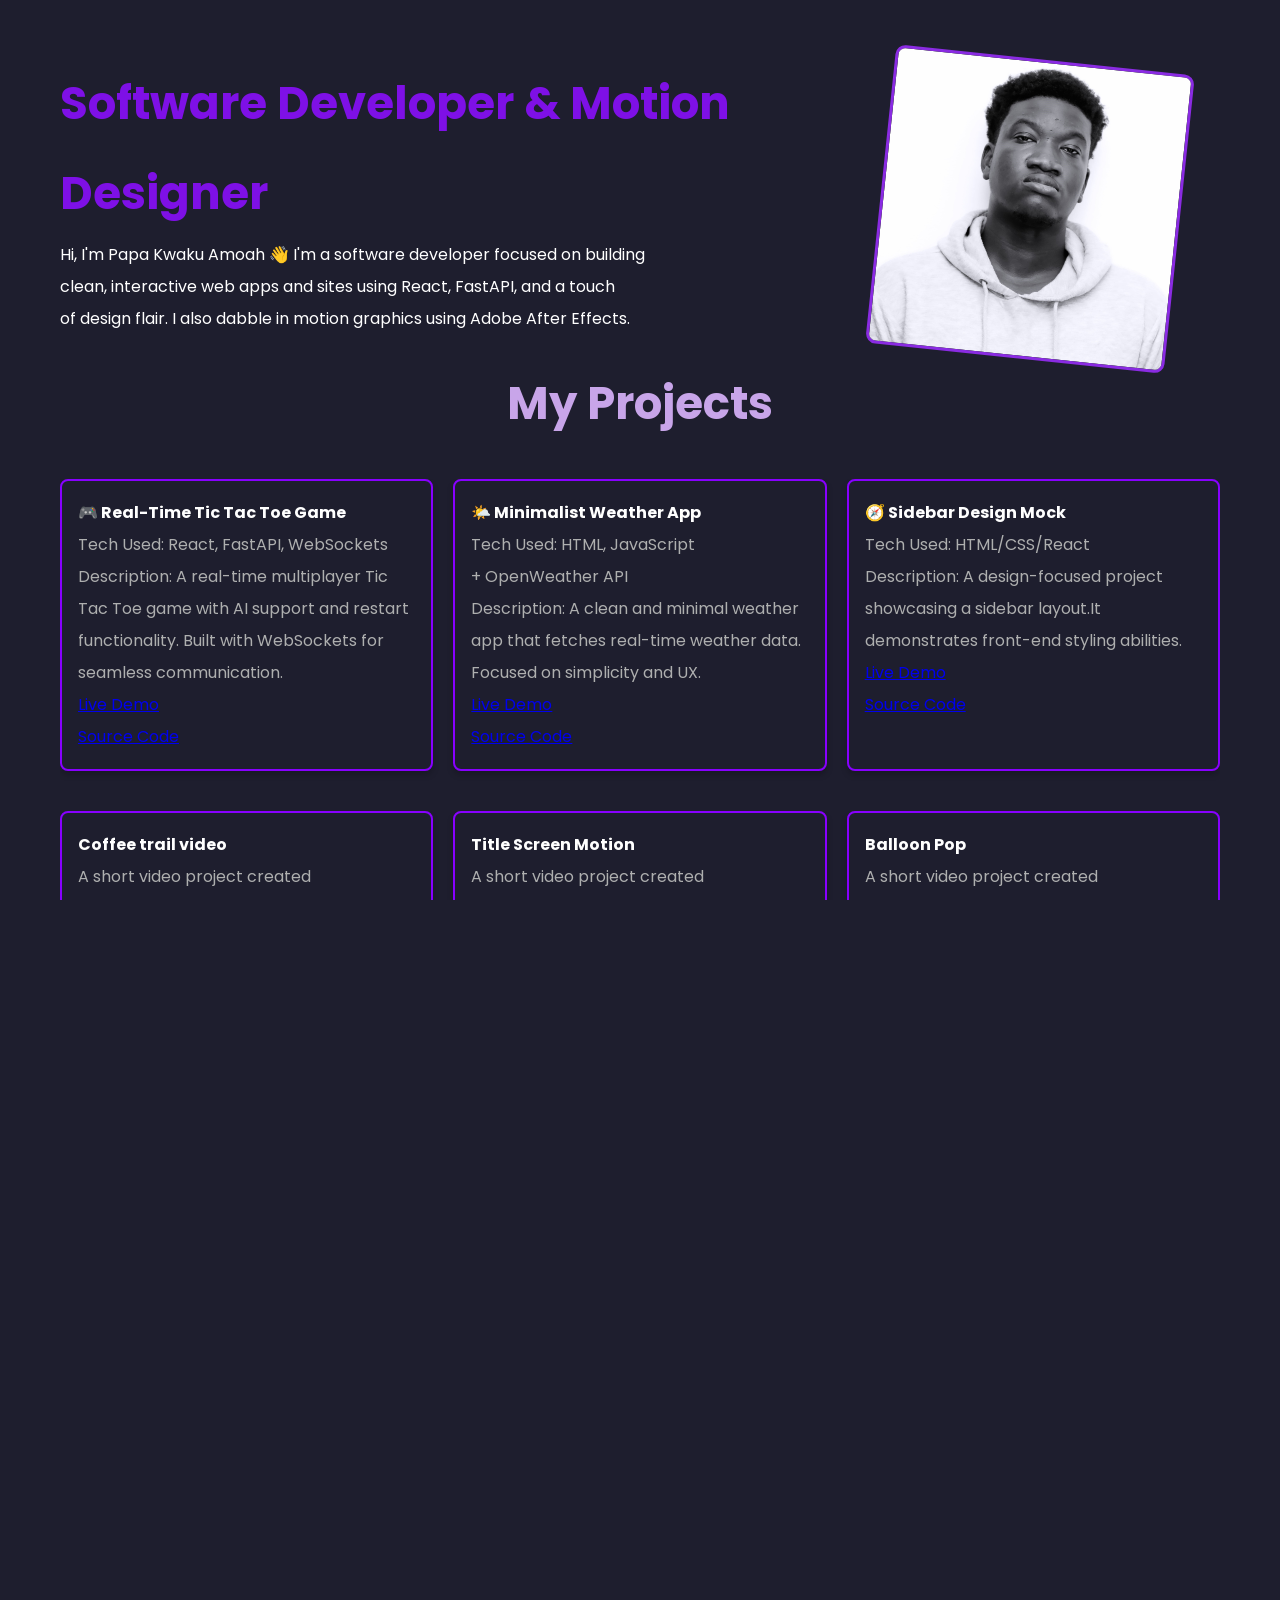
==== commit 2feb5c31: "Added more projects" ====
--- a/index.html
+++ b/index.html
@@ -30,9 +30,9 @@
                 <div class="top-body-profile">
                     <div class="intro">
                         <!-- <P class="intro-name">PKay here</P> -->
-                        <p class="job-title">Software Developer</p>
+                        <p class="job-title">Software Developer & Motion Designer</p>
                         <p class="job-description">Hi, I'm Papa Kwaku Amoah 👋  
-                        I'm a software developer focused on building clean, interactive web apps and sites using React, FastAPI, and a touch of design flair.
+                        I'm a software developer focused on building clean, interactive web apps and sites using React, FastAPI, and a touch of design flair. I also dabble in motion graphics using Adobe After Effects.
                         </p>
                         <!-- <div class="download">
                             <p class="download-text">Download CV</p>
@@ -119,32 +119,41 @@
                         </div> -->
                     </div>
                 </div>
-                <!-- <div class="bottom-section">
-                    <div class="top-blocks">
-                        <p class="services-heading">Web Design</p>
-                        <p class="top-blocks-body">Lorem ipsum dolor sit amet consectetur, adipisicing elit. Voluptas pariatur fuga id, ab est tempora inventore adipisci recusandae amet aliquid! Error at eum enim accusamus unde fugiat facilis veritatis possimus.</p>
-                        <div class="services-footer">
+                <div class="bottom-section">
+                    <div class="top-blocks">
+                        <p class="services-heading">Coffee trail video</p>
+                        <p class="top-blocks-body">A short video project created with Adobe After Effects.</p>
+                        <video width="300"  controls>
+                            <source src="coffee trail.mp4" type="video/mp4">          
+                        </video>
+                        <!-- <div class="services-footer">
                             <img src="images/arrow-right.svg" alt="arrow" class="arrow">
                             <p class="read">Read..</p>
-                        </div>
-                    </div>
-                    <div class="top-blocks">
-                        <p class="services-heading">WP Development</p>
-                        <p class="top-blocks-body">Lorem ipsum dolor sit amet consectetur adipisicing elit. Nobis facere dolore iure unde molestias repellat quia consequatur fugit accusamus error! Error ut dolor iusto, nemo maxime officia necessitatibus aspernatur a.</p>
-                        <div class="services-footer">
+                        </div> -->
+                    </div>
+                    <div class="top-blocks">
+                        <p class="services-heading">Title Screen Motion</p>
+                        <p class="top-blocks-body">A short video project created with Adobe After Effects.</p>
+                        <video width="300"  controls>
+                            <source src="PYR.mp4" type="video/mp4">          
+                        </video>
+                        <!-- <div class="services-footer">
                             <img src="images/arrow-right.svg" alt="arrow">
                             <p class="read">Read..</p>   
-                        </div>
-                    </div>
-                    <div class="top-blocks">
-                        <p class="services-heading">SEO</p>
-                        <p class="top-blocks-body">Lorem, ipsum dolor sit amet consectetur adipisicing elit. Corporis praesentium in, veritatis delectus quibusdam impedit ab consequuntur corrupti fugit, est odit eum suscipit nulla error expedita! Ducimus porro reprehenderit harum.</p>
-                        <div class="services-footer">
+                        </div> -->
+                    </div>
+                    <div class="top-blocks">
+                        <p class="services-heading">Balloon Pop</p>
+                        <p class="top-blocks-body">A short video project created with Adobe After Effects.</p>
+                         <video width="300"  controls>
+                            <source src="b pop.mp4" type="video/mp4">          
+                        </video>
+                        <!-- <div class="services-footer">
                             <img src="images/arrow-right.svg" alt="arrow">
                             <p class="read">Read..</p>  
-                        </div>
-                    </div>
-                </div> -->
+                        </div> -->
+                    </div>
+                </div>
             </div>
         </section>
         <section class="third-fifth">
@@ -193,7 +202,7 @@
 
                 I'm all about writing clear code, collaborating with others, and figuring things out when they break (because let's be real, they always break at some point). I like working on projects that challenge me, and I'm always looking to learn something new or try out a different approach.
 
-                Whether it's a multiplayer game or a minimalist weather app, I care about the details and the people who use what I build. Below is my stack:</p>
+                Whether it's a multiplayer game or a minimalist weather app, I care about the details and the people who use what I build. My stack consists of FastAPI, WebSockets, React and JavaScript.</p>
             </div>
             <div class="fourth-middle">
                 <!-- <div class="logos">
@@ -225,10 +234,10 @@
             <div class="fourth-bottom">
                 <!-- <p class="figma">Figma</p> -->
                 <!-- <p class="sketch">Sketch</p> -->
-                <p class="adobe">FastAPI</p>
+                <!-- <p class="adobe">FastAPI</p>
                 <p class="wordpress">WebSockets</p>
                 <p class="react">React</p>
-                <p class="java">JavaScript</p>
+                <p class="java">JavaScript</p> -->
 
             </div>
         </section>
--- a/css/index.css
+++ b/css/index.css
@@ -102,14 +102,14 @@
     color: rgb(126, 16, 230);
     font-weight: bold;
     font-size: 45px;
-    max-width: 45%;
+    /* max-width: 50%; */
 }
 .job-description{
-    /*text-wrap:balance;*/
+    text-wrap:balance;
     /* max-width:65%; */
     /* text-align: justify; */
-    word-break: break-word;
-    overflow-wrap: break-word;
+    /* word-break: break-word;
+    overflow-wrap: break-word; */
     ;
 }
 .download{
@@ -249,9 +249,14 @@
     font-weight: bold;
 }
 .bottom-section{
-    display: flex;
-    justify-content: space-between;
-    gap:15px;
+    /* display: flex; */
+    /* justify-content: space-between; */
+    /* gap:15px; */
+     display: flex;
+    flex-wrap: wrap;
+    gap: 20px;
+    max-width: 100%;
+    overflow-x: hidden;
 }
 .third-fifth{
     display: flex;
@@ -503,6 +508,7 @@
 .phone-info{
     display: flex;
     gap:15px;
+   
 }
 /*.phone{
     border-radius: 30px;
@@ -651,6 +657,19 @@
     align-items: stretch;
   }
 
+   .bottom-section {
+    flex-direction: row;
+    /* align-items: center; */
+    align-items: stretch;
+  }
+   
+  .job-title{
+     max-width: 65%; 
+    text-align:left;
+    /* word-break: break-word;
+    overflow-wrap: break-word; */
+  }
+
   .job-description{
    text-align: justify;
     
@@ -675,10 +694,21 @@
     /* align-self: center; */
   }
 
-  body {
+   body {
     padding: 20px;
   }
- 
+  
+  .main{
+    font-size: smaller;
+    font-weight: bold;
+
+}
+ .l-bottom{
+    font-size: smaller;
+ }
+ .left-bottom{
+    font-size: smaller;
+ }
  
   .skills-body{
     justify-content: center;
@@ -687,4 +717,28 @@
     overflow-wrap: break-word;
     
 }
-}
+ .number{
+  font-size: smaller;
+ }
+ .mail{
+  font-size: smaller;
+ }
+ .area{
+  font-size: smaller;
+ }
+ .phone{
+    height: 15px;
+    width: 15px;
+    
+ }
+ .mail-img{
+    height: 15px;
+    width: 15px;
+    
+ }
+ .loc{
+    height: 15px;
+    width: 15px;
+    
+ }
+}
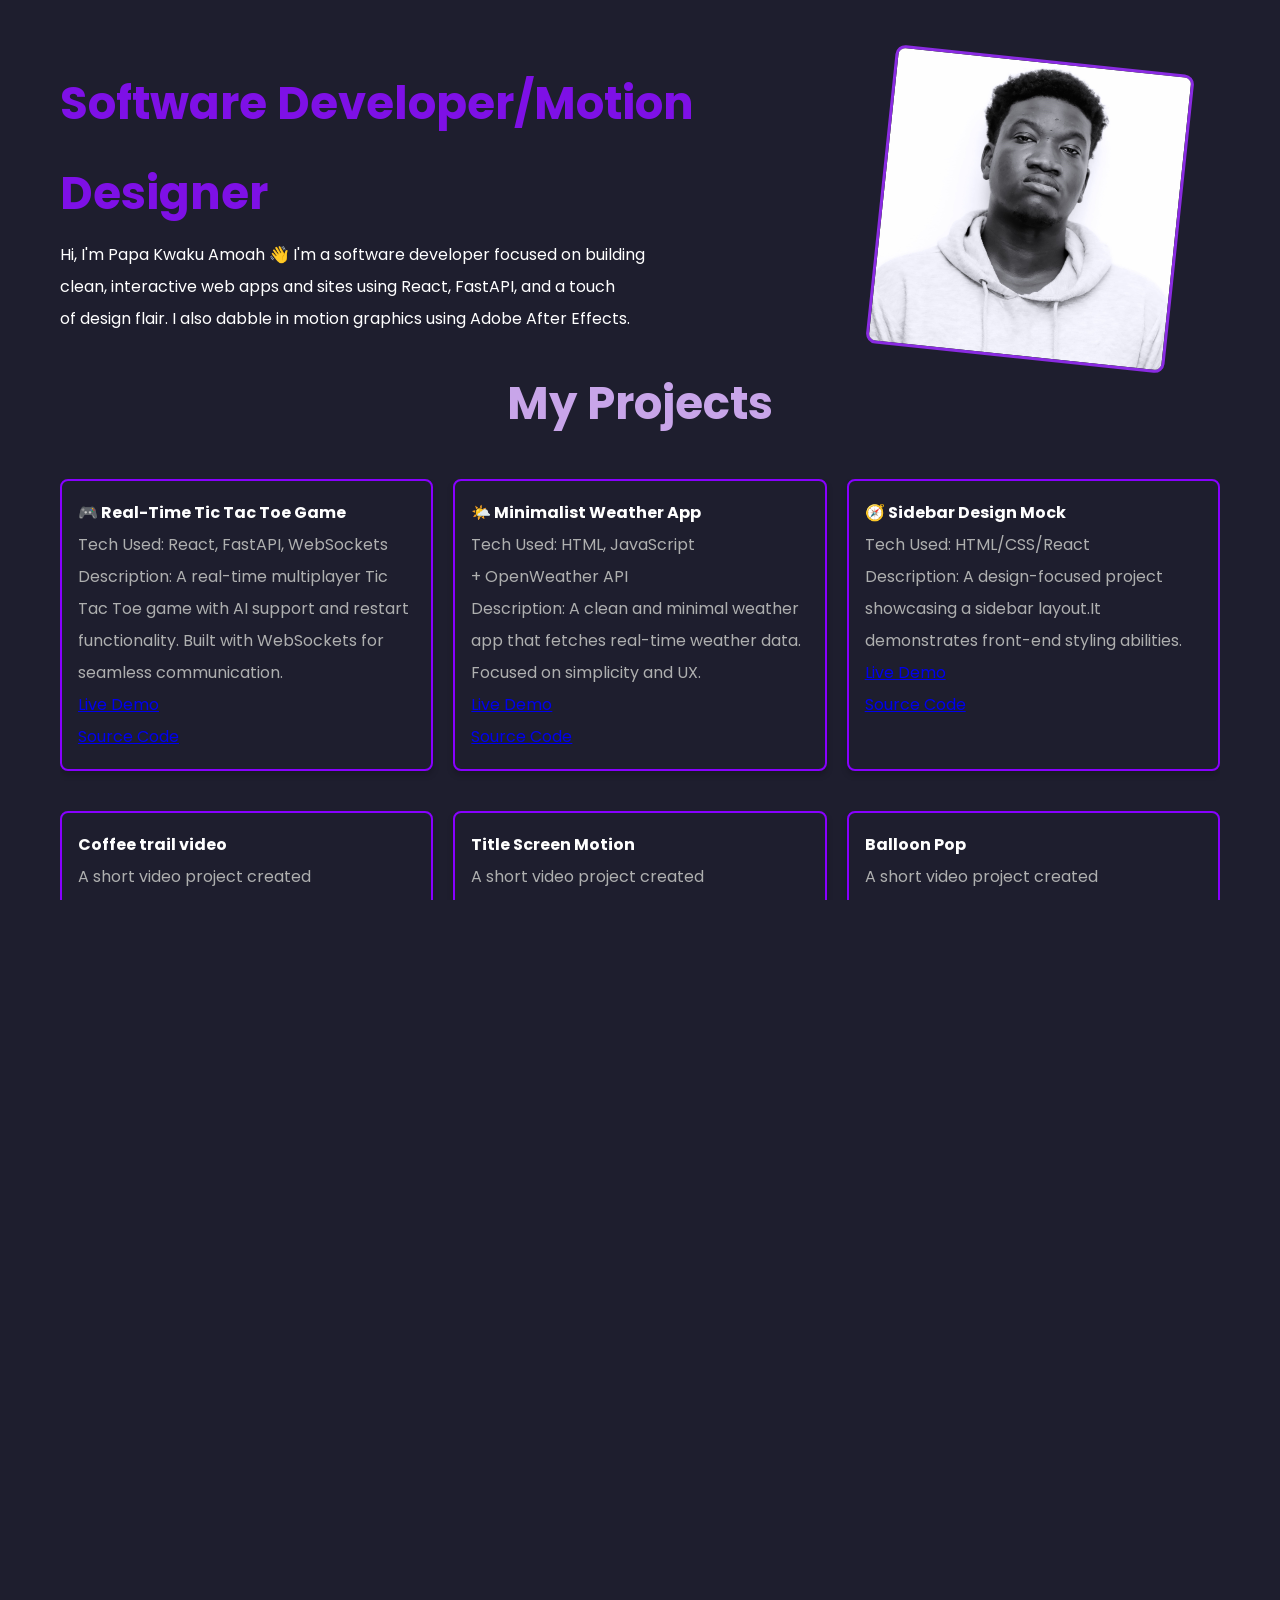
==== commit 37711b9a: "content changes" ====
--- a/index.html
+++ b/index.html
@@ -30,7 +30,7 @@
                 <div class="top-body-profile">
                     <div class="intro">
                         <!-- <P class="intro-name">PKay here</P> -->
-                        <p class="job-title">Software Developer & Motion Designer</p>
+                        <p class="job-title">Software Developer/Motion Designer</p>
                         <p class="job-description">Hi, I'm Papa Kwaku Amoah 👋  
                         I'm a software developer focused on building clean, interactive web apps and sites using React, FastAPI, and a touch of design flair. I also dabble in motion graphics using Adobe After Effects.
                         </p>
--- a/css/index.css
+++ b/css/index.css
@@ -664,10 +664,19 @@
   }
    
   .job-title{
-     max-width: 65%; 
-    text-align:left;
+     max-width: 100%; 
+    /* text-align:justify; */
+    font-size: 20px;
     /* word-break: break-word;
     overflow-wrap: break-word; */
+  }
+
+  .services-title{
+    font-size: 20px;
+  }
+
+  .skills-title{
+     font-size: 20px;
   }
 
   .job-description{
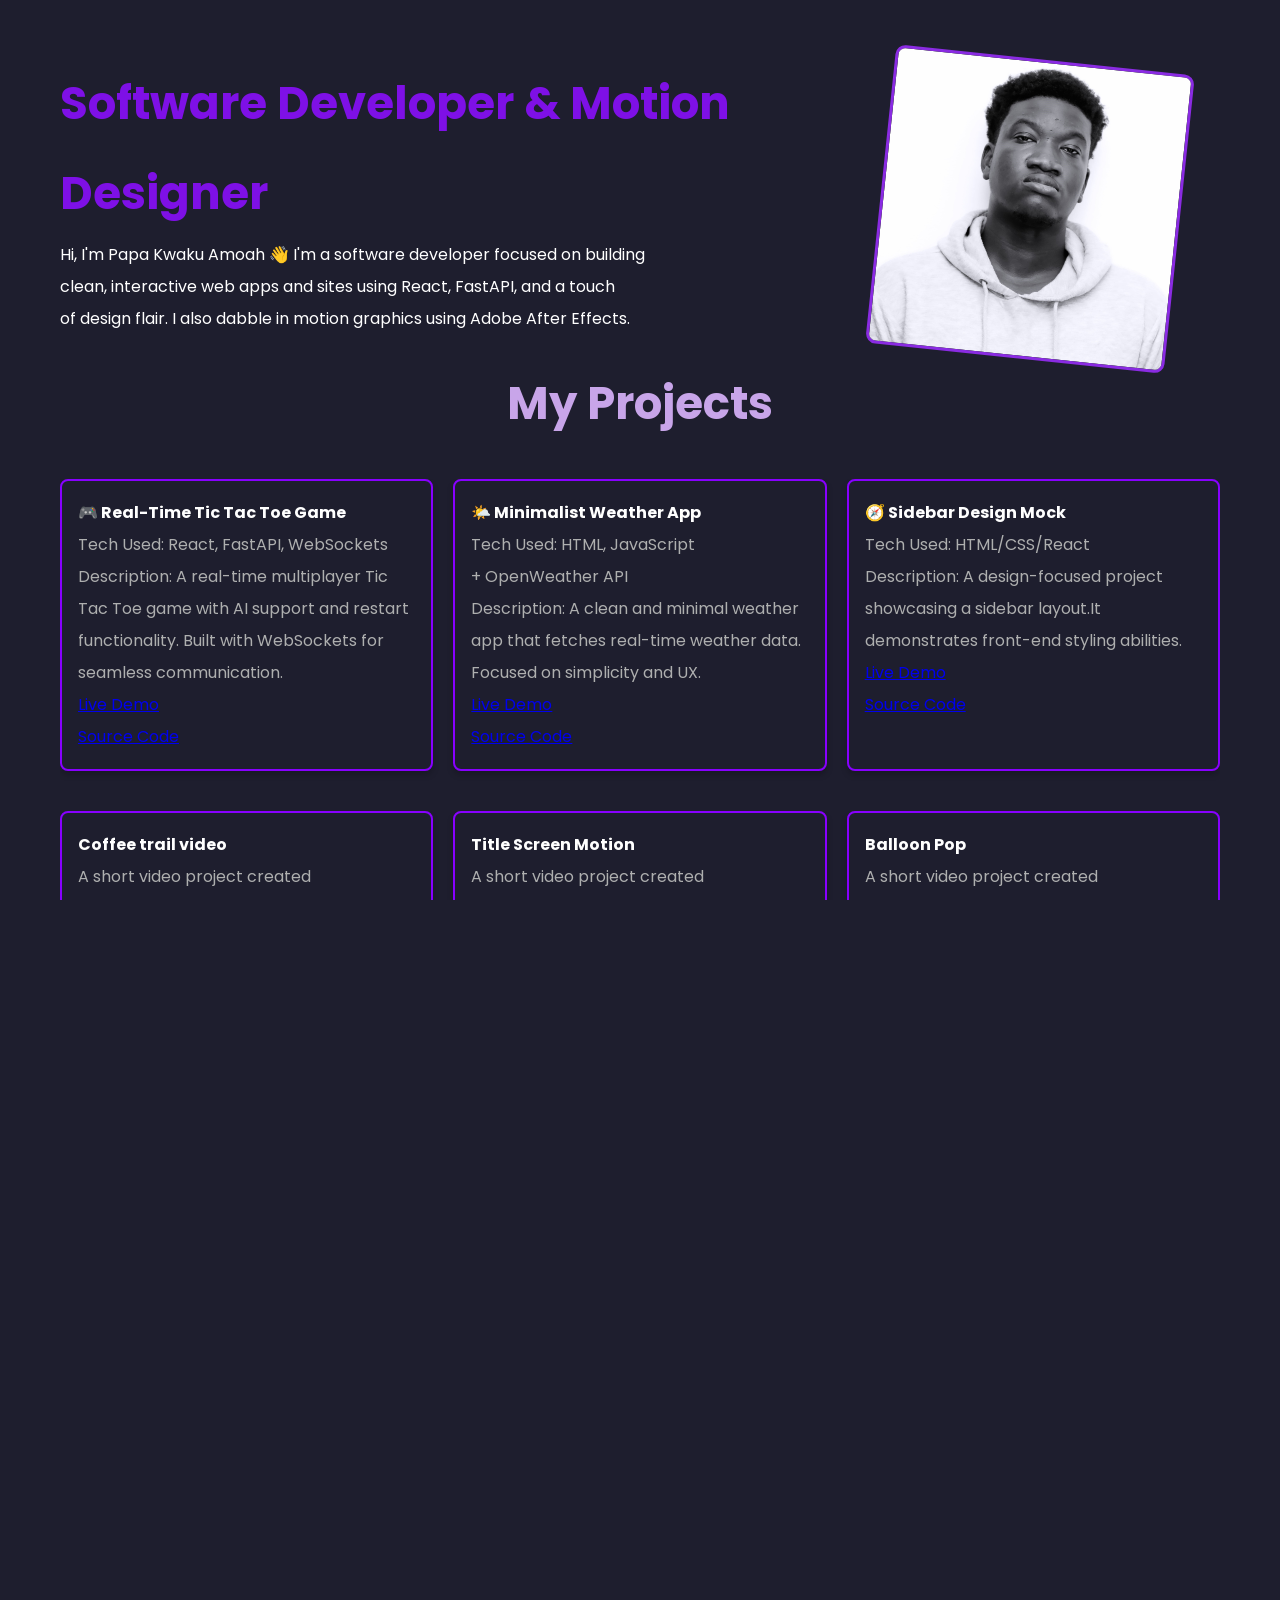
==== commit b625162f: "Content changes" ====
--- a/index.html
+++ b/index.html
@@ -30,7 +30,7 @@
                 <div class="top-body-profile">
                     <div class="intro">
                         <!-- <P class="intro-name">PKay here</P> -->
-                        <p class="job-title">Software Developer/Motion Designer</p>
+                        <p class="job-title">Software Developer & Motion Designer</p>
                         <p class="job-description">Hi, I'm Papa Kwaku Amoah 👋  
                         I'm a software developer focused on building clean, interactive web apps and sites using React, FastAPI, and a touch of design flair. I also dabble in motion graphics using Adobe After Effects.
                         </p>
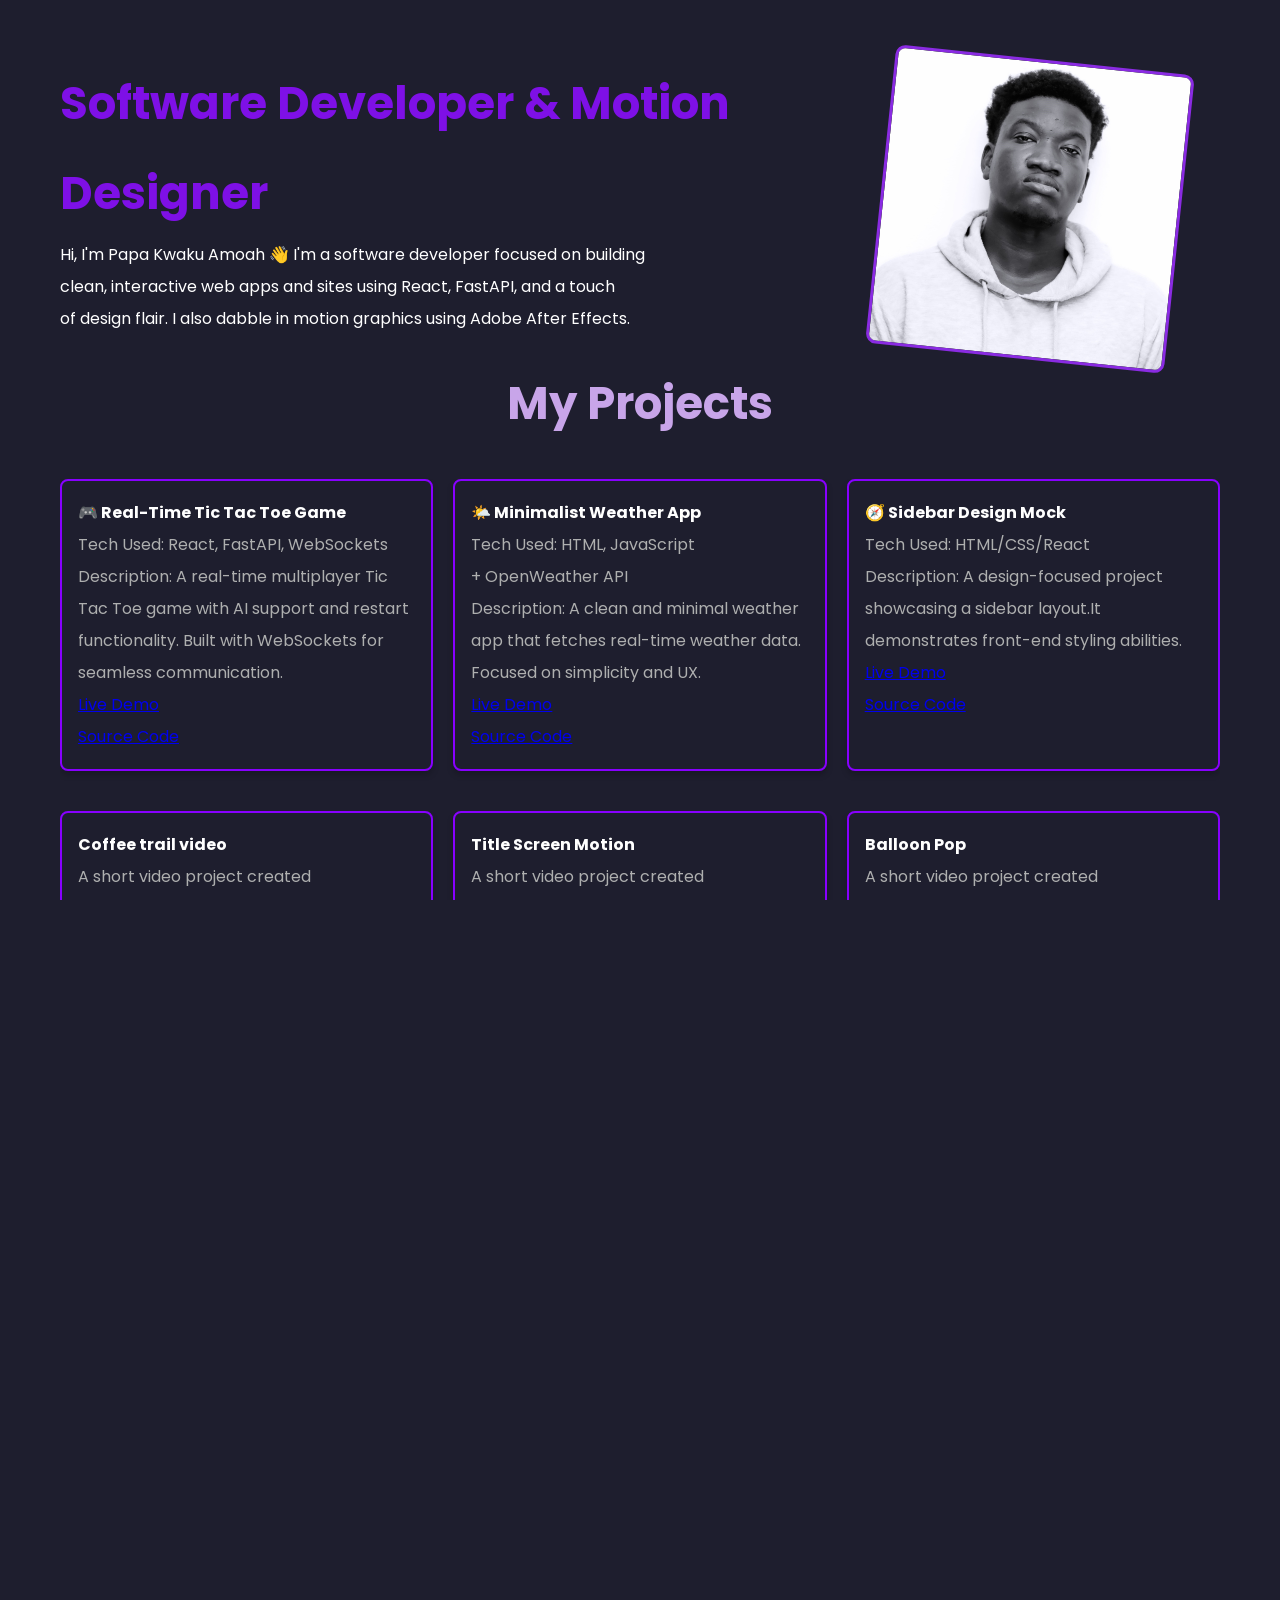
==== commit 7d3f3a05: "content changes" ====
--- a/index.html
+++ b/index.html
@@ -198,7 +198,7 @@
         <section class="fourth-fifth">
             <div class="fourth-top">
                 <p class="skills-title">About Me</p>
-                <p class="skills-body">Hey! I'm Papa Kwaku Amoah, a software developer who enjoys building clean, user-friendly web apps. I mostly work with React, FastAPI, and WebSockets, and I love solving problems with code — especially when it means creating something that looks good and works smoothly.
+                <p class="skills-body">I enjoy building clean, user-friendly web apps. I mostly work with React, FastAPI, and WebSockets, and I love solving problems with code — especially when it means creating something that looks good and works smoothly.
 
                 I'm all about writing clear code, collaborating with others, and figuring things out when they break (because let's be real, they always break at some point). I like working on projects that challenge me, and I'm always looking to learn something new or try out a different approach.
 
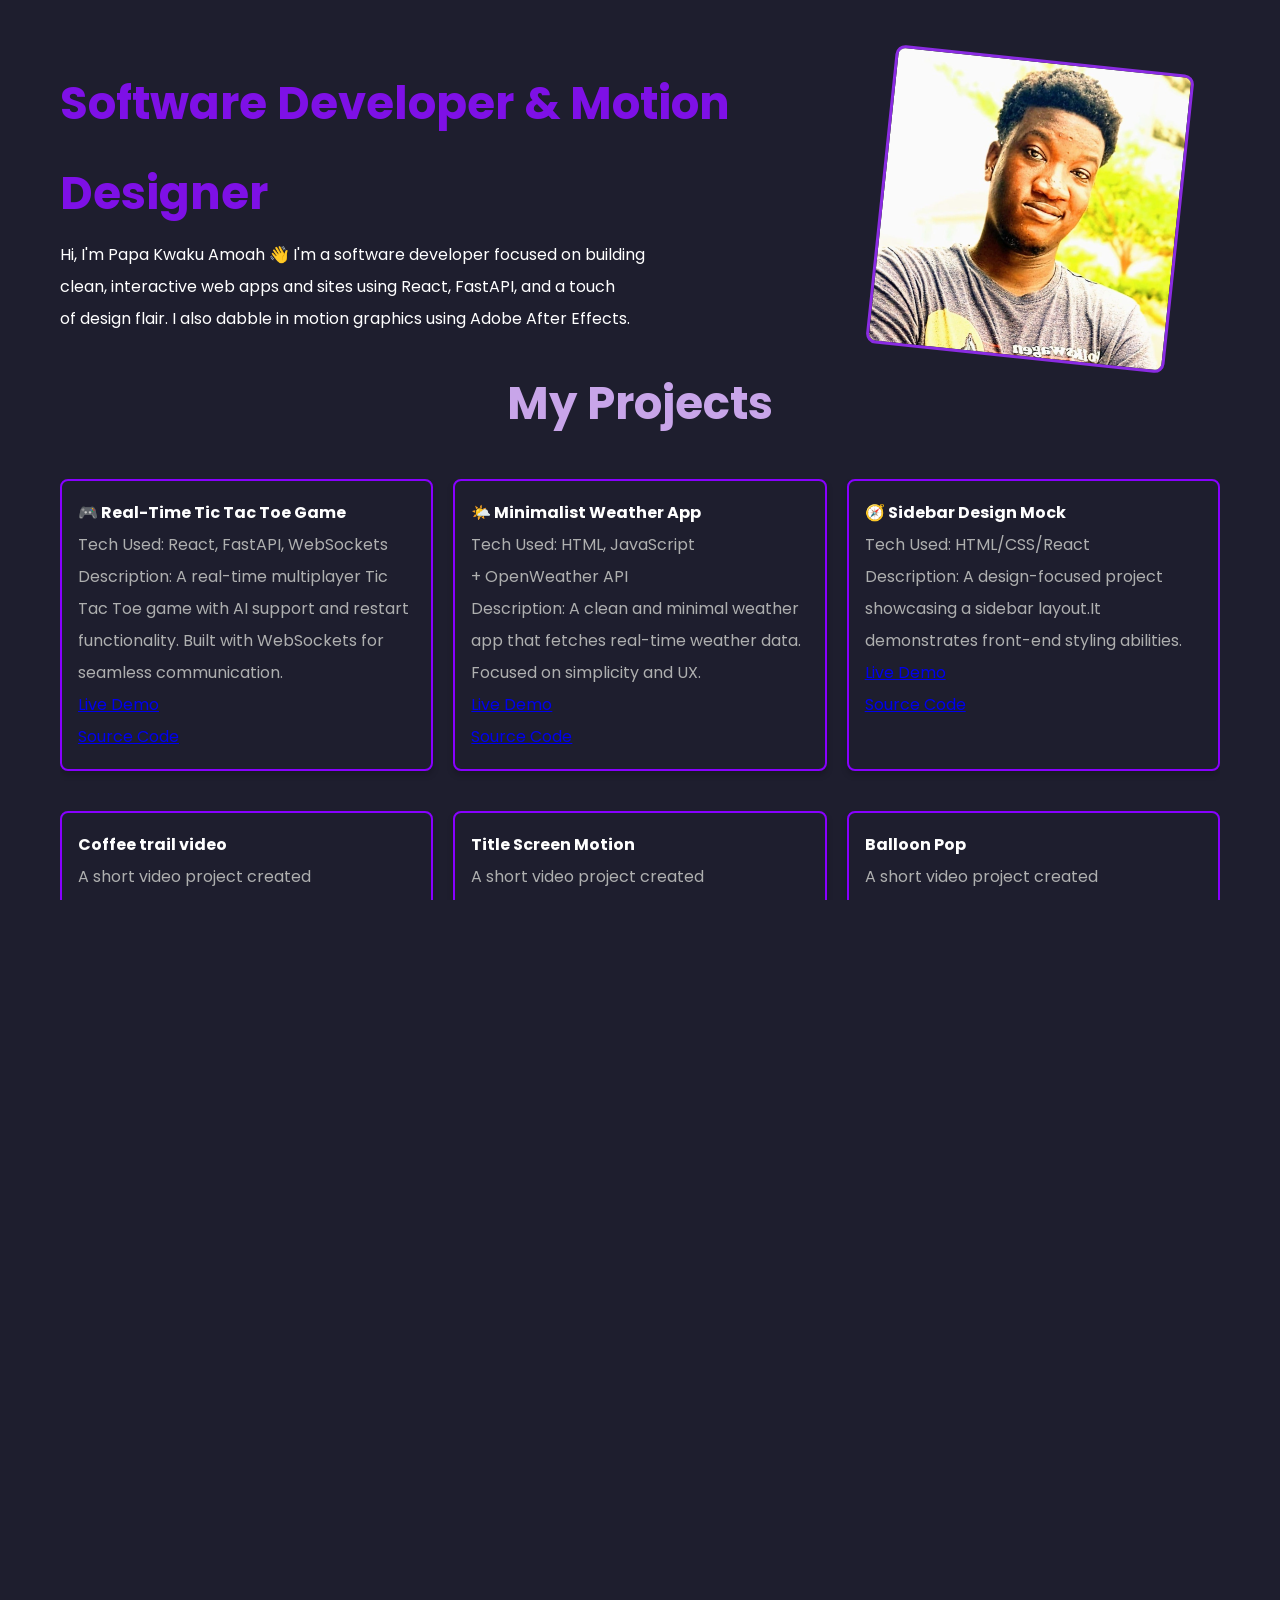
==== commit e8715995: "changed content" ====
--- a/index.html
+++ b/index.html
@@ -40,7 +40,7 @@
                         </div><br><br> -->
                     </div>
                     
-                    <img src="images/portfolio profile 1.jpg" alt="profile" class="profile-pic" width="300" height="300">
+                    <img src="images/profile 4.jpg" alt="profile" class="profile-pic" width="300" height="300">
                 </div>
                 <!--<div class="intro">
                     <P class="intro-name">PKay here</P>
